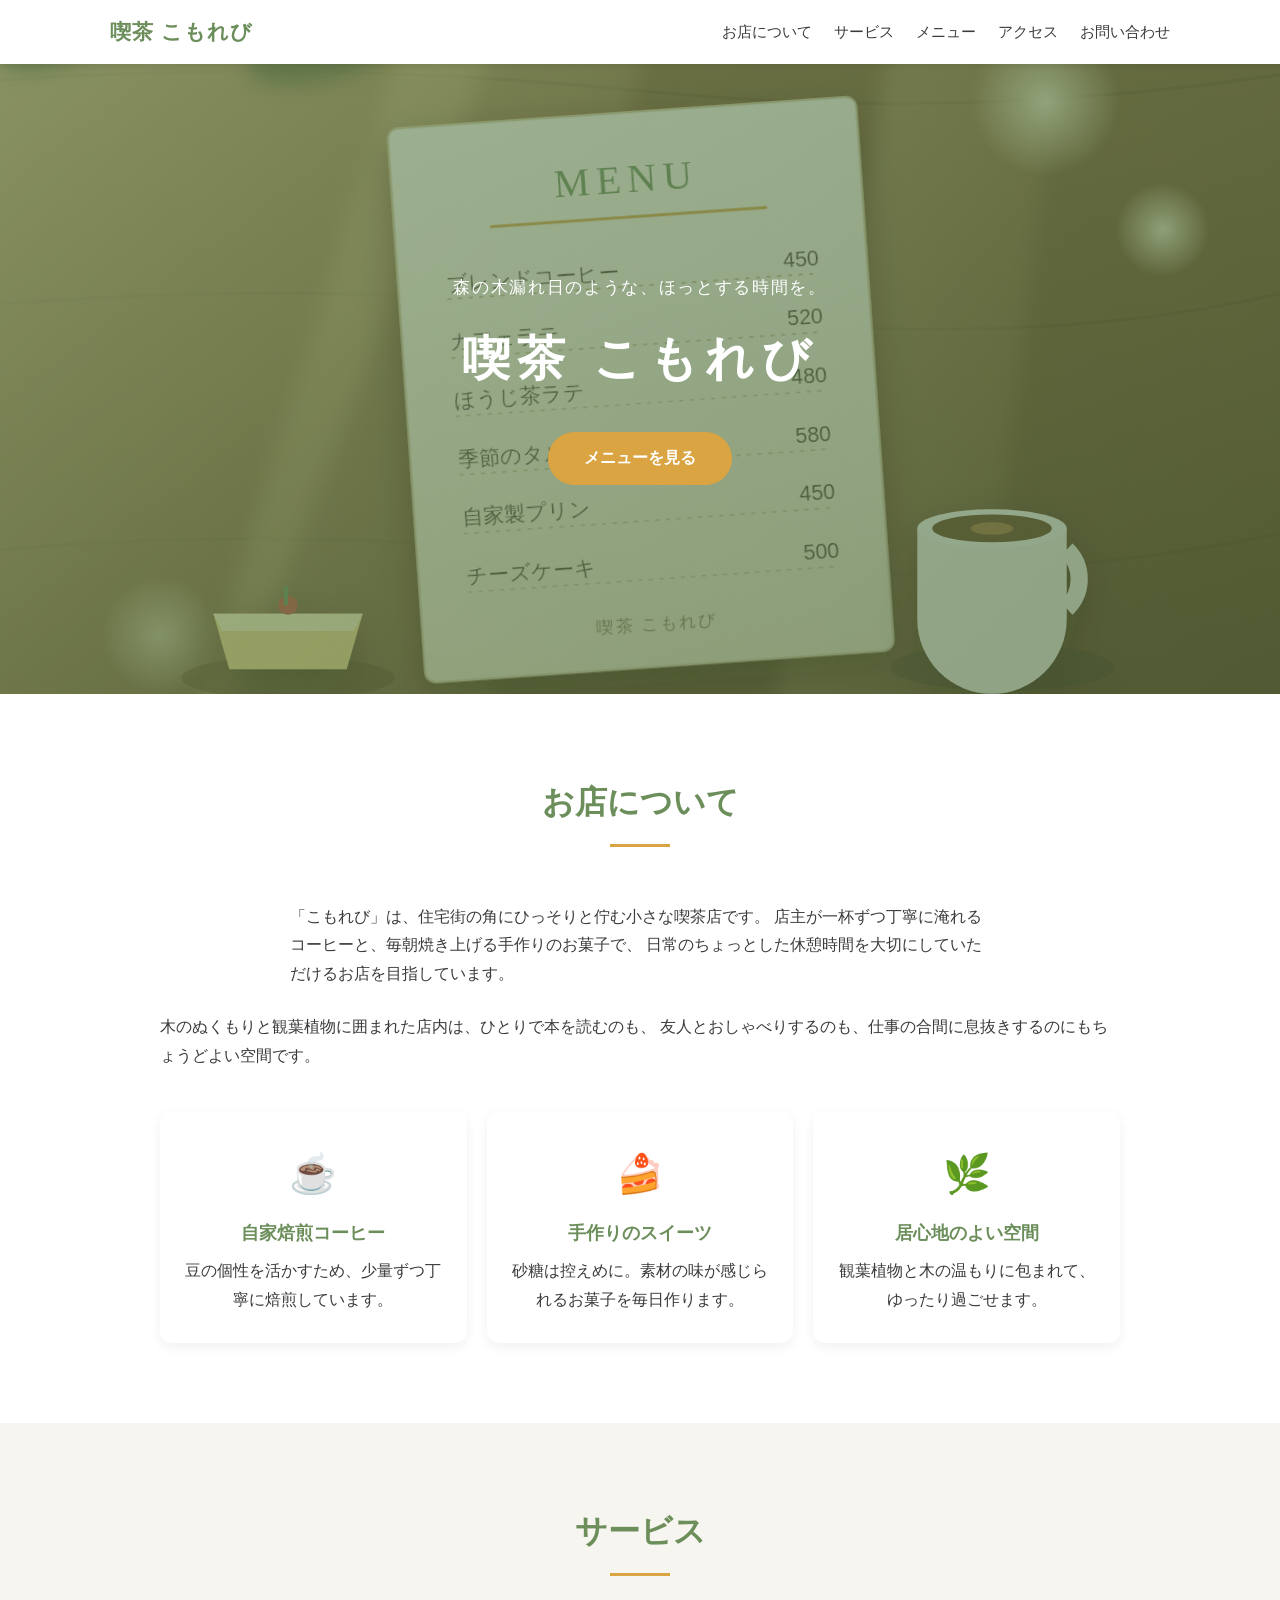
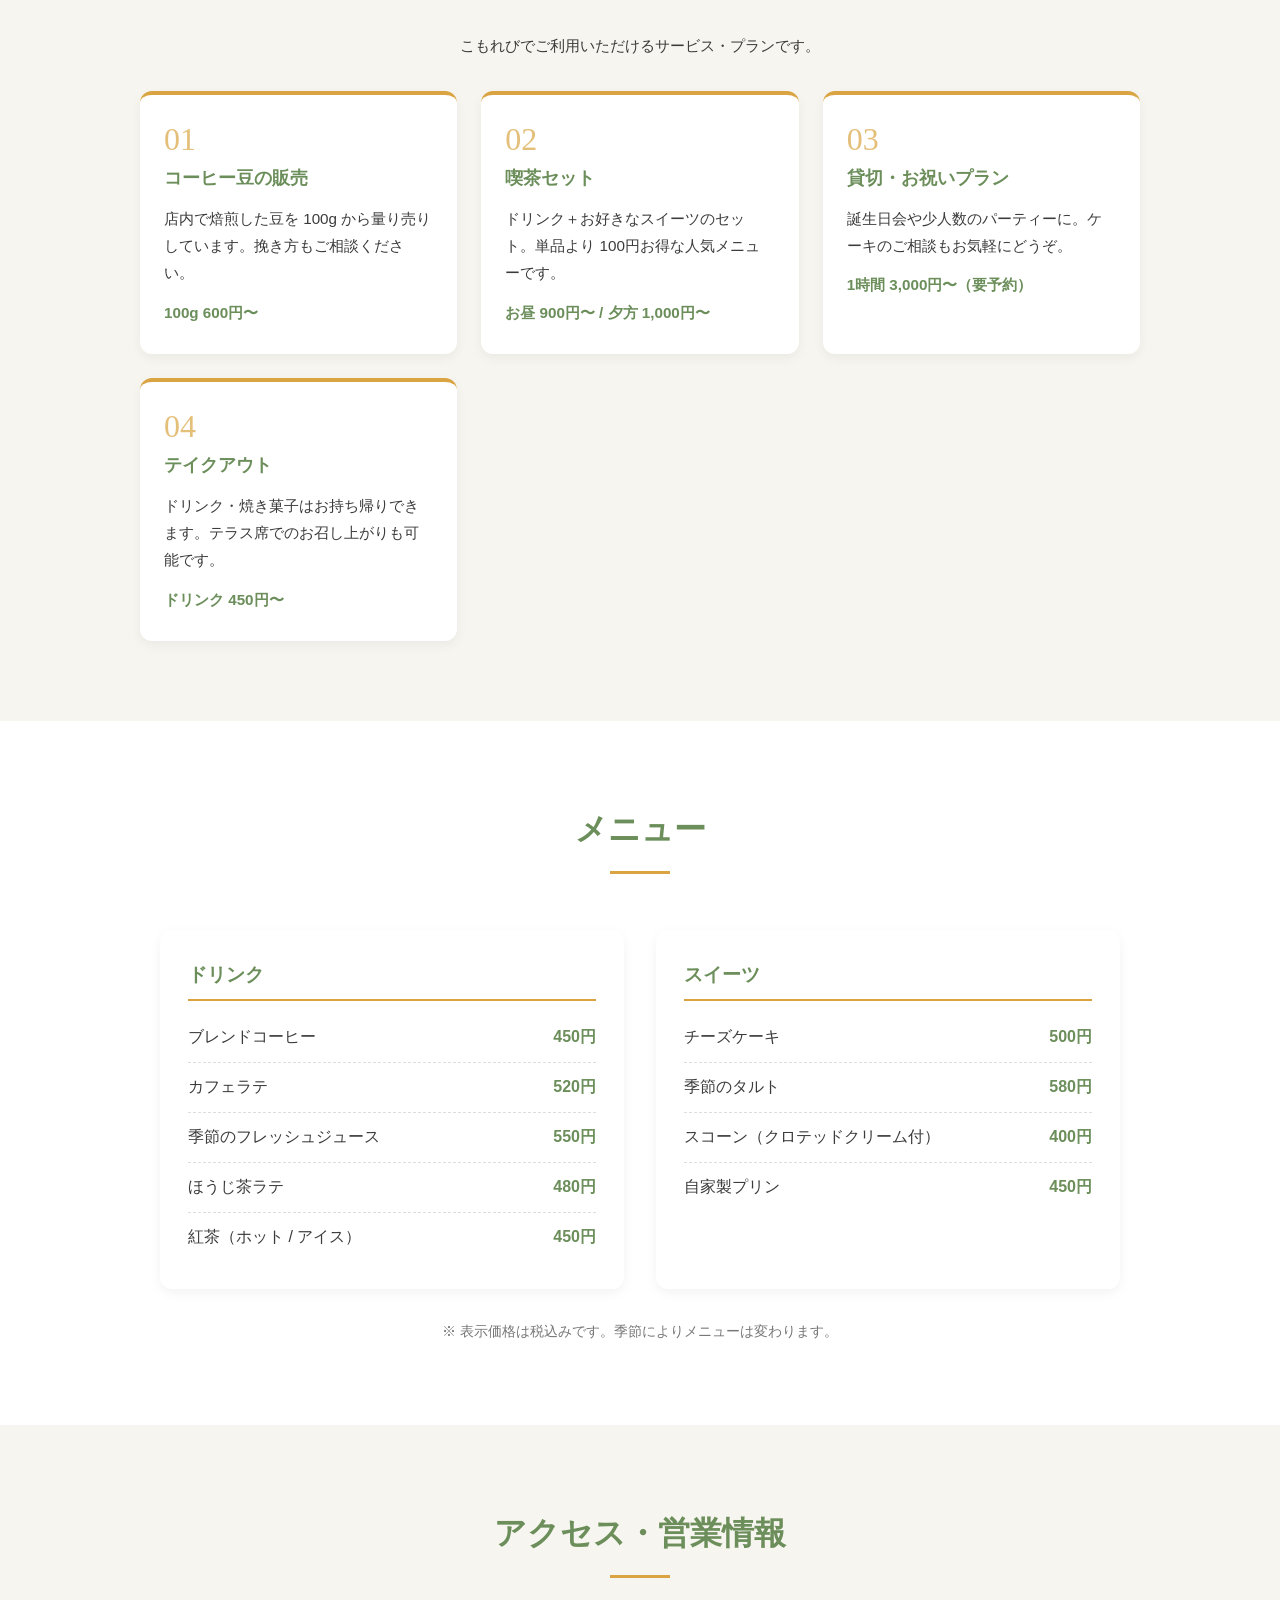
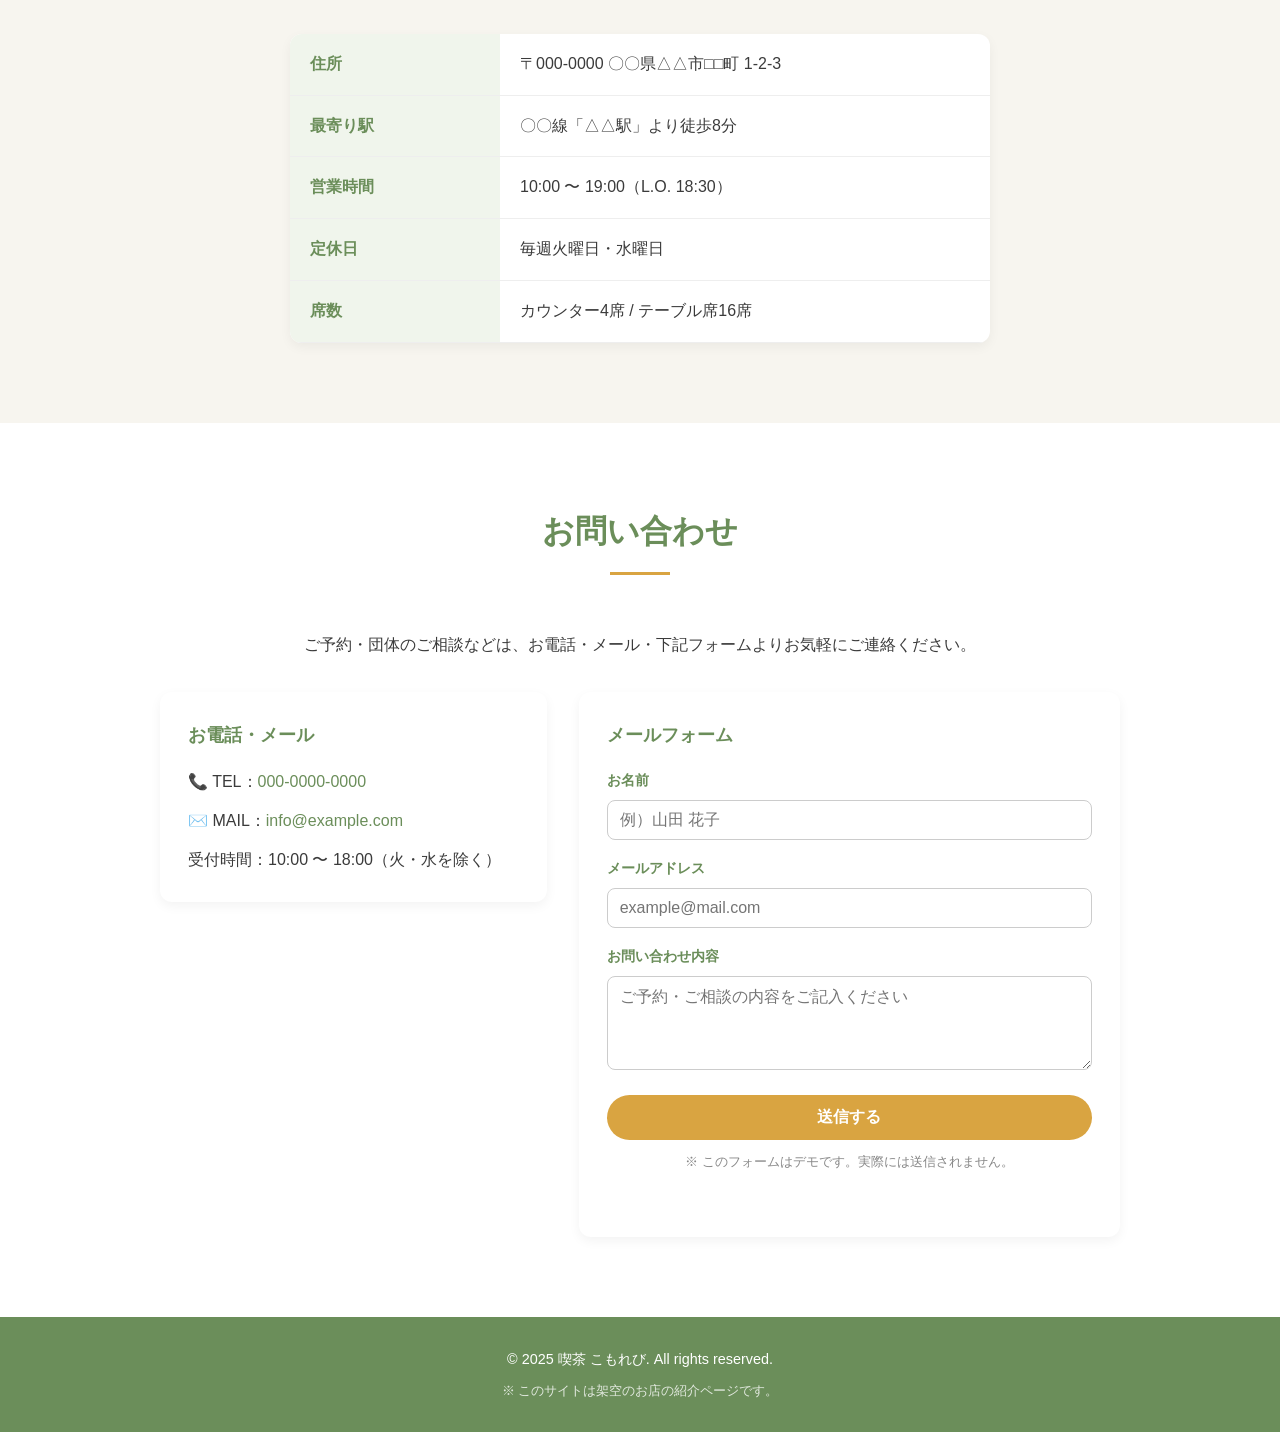
==== index.html @ 3b795441 "Add files via upload" ====
<!DOCTYPE html>
<html lang="ja">
<head>
  <meta charset="UTF-8">
  <meta name="viewport" content="width=device-width, initial-scale=1.0">
  <meta name="description" content="喫茶 こもれびは、森の木漏れ日のような温かい時間を過ごせる町の小さな喫茶店です。">
  <title>喫茶 こもれび | 町の小さなカフェ</title>
  <link rel="stylesheet" href="css/style.css">
</head>
<body>

  <!-- ===== ヘッダー ===== -->
  <header class="header">
    <div class="header-inner">
      <div class="logo">喫茶 こもれび</div>

      <!-- ★ ハンバーガーボタン（スマホのみ表示） -->
      <button class="hamburger" id="js-hamburger" aria-label="メニューを開く" aria-expanded="false" aria-controls="js-nav">
        <span></span>
        <span></span>
        <span></span>
      </button>

      <!-- ★ ナビゲーション（JSで開閉） -->
      <nav class="nav" id="js-nav">
        <ul>
          <li><a href="#about">お店について</a></li>
          <li><a href="#service">サービス</a></li>
          <li><a href="#menu">メニュー</a></li>
          <li><a href="#access">アクセス</a></li>
          <li><a href="#contact">お問い合わせ</a></li>
        </ul>
      </nav>
    </div>
  </header>

  <!-- ===== ヒーロー ===== -->
  <section class="hero">
    <img src="images/menu-photo.svg" alt="" class="hero-photo">
    <div class="hero-text">
      <p class="catchcopy">森の木漏れ日のような、ほっとする時間を。</p>
      <h1>喫茶 こもれび</h1>
      <a href="#menu" class="btn">メニューを見る</a>
    </div>
  </section>

  <!-- ===== お店の紹介 ===== -->
  <section id="about" class="section">
    <h2>お店について</h2>
    <div class="about-wrap">
      <div class="about-text">
        <p class="lead">
          「こもれび」は、住宅街の角にひっそりと佇む小さな喫茶店です。
          店主が一杯ずつ丁寧に淹れるコーヒーと、毎朝焼き上げる手作りのお菓子で、
          日常のちょっとした休憩時間を大切にしていただけるお店を目指しています。
        </p>
        <p>
          木のぬくもりと観葉植物に囲まれた店内は、ひとりで本を読むのも、
          友人とおしゃべりするのも、仕事の合間に息抜きするのにもちょうどよい空間です。
        </p>
      </div>
      <div class="features">
        <div class="card">
          <div class="icon">☕</div>
          <h3>自家焙煎コーヒー</h3>
          <p>豆の個性を活かすため、少量ずつ丁寧に焙煎しています。</p>
        </div>
        <div class="card">
          <div class="icon">🍰</div>
          <h3>手作りのスイーツ</h3>
          <p>砂糖は控えめに。素材の味が感じられるお菓子を毎日作ります。</p>
        </div>
        <div class="card">
          <div class="icon">🌿</div>
          <h3>居心地のよい空間</h3>
          <p>観葉植物と木の温もりに包まれて、ゆったり過ごせます。</p>
        </div>
      </div>
    </div>
  </section>

  <!-- ===== サービス ===== -->
  <section id="service" class="section bg-light">
    <h2>サービス</h2>
    <p class="center lead-sm">こもれびでご利用いただけるサービス・プランです。</p>
    <div class="service-list">

      <div class="service-item">
        <div class="service-num">01</div>
        <h3>コーヒー豆の販売</h3>
        <p>店内で焙煎した豆を 100g から量り売りしています。挽き方もご相談ください。</p>
        <p class="service-price">100g 600円〜</p>
      </div>

      <div class="service-item">
        <div class="service-num">02</div>
        <h3>喫茶セット</h3>
        <p>ドリンク＋お好きなスイーツのセット。単品より 100円お得な人気メニューです。</p>
        <p class="service-price">お昼 900円〜 / 夕方 1,000円〜</p>
      </div>

      <div class="service-item">
        <div class="service-num">03</div>
        <h3>貸切・お祝いプラン</h3>
        <p>誕生日会や少人数のパーティーに。ケーキのご相談もお気軽にどうぞ。</p>
        <p class="service-price">1時間 3,000円〜（要予約）</p>
      </div>

      <div class="service-item">
        <div class="service-num">04</div>
        <h3>テイクアウト</h3>
        <p>ドリンク・焼き菓子はお持ち帰りできます。テラス席でのお召し上がりも可能です。</p>
        <p class="service-price">ドリンク 450円〜</p>
      </div>

    </div>
  </section>

  <!-- ===== メニュー ===== -->
  <section id="menu" class="section">
    <h2>メニュー</h2>
    <div class="menu-grid">

      <div class="menu-category">
        <h3>ドリンク</h3>
        <ul>
          <li><span>ブレンドコーヒー</span><span class="price">450円</span></li>
          <li><span>カフェラテ</span><span class="price">520円</span></li>
          <li><span>季節のフレッシュジュース</span><span class="price">550円</span></li>
          <li><span>ほうじ茶ラテ</span><span class="price">480円</span></li>
          <li><span>紅茶（ホット / アイス）</span><span class="price">450円</span></li>
        </ul>
      </div>

      <div class="menu-category">
        <h3>スイーツ</h3>
        <ul>
          <li><span>チーズケーキ</span><span class="price">500円</span></li>
          <li><span>季節のタルト</span><span class="price">580円</span></li>
          <li><span>スコーン（クロテッドクリーム付）</span><span class="price">400円</span></li>
          <li><span>自家製プリン</span><span class="price">450円</span></li>
        </ul>
      </div>

    </div>
    <p class="note">※ 表示価格は税込みです。季節によりメニューは変わります。</p>
  </section>

  <!-- ===== アクセス ===== -->
  <section id="access" class="section bg-light">
    <h2>アクセス・営業情報</h2>
    <table class="info-table">
      <tr><th>住所</th><td>〒000-0000 〇〇県△△市□□町 1-2-3</td></tr>
      <tr><th>最寄り駅</th><td>〇〇線「△△駅」より徒歩8分</td></tr>
      <tr><th>営業時間</th><td>10:00 〜 19:00（L.O. 18:30）</td></tr>
      <tr><th>定休日</th><td>毎週火曜日・水曜日</td></tr>
      <tr><th>席数</th><td>カウンター4席 / テーブル席16席</td></tr>
    </table>
  </section>

  <!-- ===== お問い合わせ ===== -->
  <section id="contact" class="section">
    <h2>お問い合わせ</h2>
    <p class="center">ご予約・団体のご相談などは、お電話・メール・下記フォームよりお気軽にご連絡ください。</p>

    <div class="contact-wrap">
      <!-- 連絡先情報 -->
      <div class="contact-info">
        <h3>お電話・メール</h3>
        <p>📞 TEL：<a href="tel:000-0000-0000">000-0000-0000</a></p>
        <p>✉️ MAIL：<a href="mailto:info@example.com">info@example.com</a></p>
        <p>受付時間：10:00 〜 18:00（火・水を除く）</p>
      </div>

      <!-- 簡易お問い合わせフォーム（送信はデモ） -->
      <form class="contact-form" id="js-contact-form">
        <h3>メールフォーム</h3>
        <label>
          お名前
          <input type="text" name="name" placeholder="例）山田 花子" required>
        </label>
        <label>
          メールアドレス
          <input type="email" name="email" placeholder="example@mail.com" required>
        </label>
        <label>
          お問い合わせ内容
          <textarea name="message" rows="4" placeholder="ご予約・ご相談の内容をご記入ください" required></textarea>
        </label>
        <button type="submit" class="btn btn-block">送信する</button>
        <p class="form-note">※ このフォームはデモです。実際には送信されません。</p>
        <p class="form-msg" id="js-form-msg" role="status"></p>
      </form>
    </div>
  </section>

  <!-- ===== フッター ===== -->
  <footer class="footer">
    <p>&copy; 2025 喫茶 こもれび. All rights reserved.</p>
    <p class="small">※ このサイトは架空のお店の紹介ページです。</p>
  </footer>

  <script src="js/script.js"></script>
</body>
</html>
---- css/style.css ----
/* ===== 基本設定 ===== */
:root {
  --main-color: #6b8e5a;
  --accent-color: #d9a441;
  --text-color: #3b3b3b;
  --bg-light: #f7f5ef;
  --header-h: 64px;
}

* { margin: 0; padding: 0; box-sizing: border-box; }

html { scroll-behavior: smooth; }

body {
  font-family: "Hiragino Sans", "Yu Gothic", "Meiryo", sans-serif;
  color: var(--text-color);
  line-height: 1.8;
  background: #fff;
}

a { color: var(--main-color); text-decoration: none; }
a:hover { text-decoration: underline; }

/* ===== ヘッダー ===== */
.header {
  position: sticky;
  top: 0;
  z-index: 1000;
  background: rgba(255, 255, 255, 0.97);
  box-shadow: 0 2px 6px rgba(0, 0, 0, 0.08);
  backdrop-filter: blur(6px);
}

.header-inner {
  max-width: 1100px;
  margin: 0 auto;
  padding: 0 20px;
  height: var(--header-h);
  display: flex;
  justify-content: space-between;
  align-items: center;
}

.logo {
  font-size: 1.3rem;
  font-weight: bold;
  color: var(--main-color);
  letter-spacing: 0.05em;
}

/* ---- ナビ ---- */
.nav ul {
  list-style: none;
  display: flex;
  gap: 22px;
}

.nav a {
  color: var(--text-color);
  font-size: 0.95rem;
  position: relative;
  padding: 4px 0;
  transition: color 0.2s;
}

.nav a:hover {
  color: var(--main-color);
  text-decoration: none;
}

.nav a::after {
  content: "";
  position: absolute;
  left: 0; bottom: 0;
  width: 0;
  height: 2px;
  background: var(--accent-color);
  transition: width 0.25s;
}

.nav a:hover::after { width: 100%; }

/* ---- ハンバーガー ---- */
.hamburger {
  display: none;
  width: 44px;
  height: 44px;
  background: transparent;
  border: none;
  cursor: pointer;
  padding: 10px;
  position: relative;
}

.hamburger span {
  display: block;
  width: 100%;
  height: 2px;
  background: var(--main-color);
  position: absolute;
  left: 0;
  transition: transform 0.3s, opacity 0.3s, top 0.3s;
}

.hamburger span:nth-child(1) { top: 14px; }
.hamburger span:nth-child(2) { top: 21px; }
.hamburger span:nth-child(3) { top: 28px; }

/* 開いている状態（×印に） */
.hamburger.is-active span:nth-child(1) { top: 21px; transform: rotate(45deg); }
.hamburger.is-active span:nth-child(2) { opacity: 0; }
.hamburger.is-active span:nth-child(3) { top: 21px; transform: rotate(-45deg); }

/* ===== ヒーロー ===== */
.hero {
  position: relative;
  overflow: hidden;
  min-height: 70vh;
  display: flex;
  align-items: center;
  justify-content: center;
  text-align: center;
  color: #fff;
  background: linear-gradient(rgba(60, 90, 50, 0.55), rgba(60, 90, 50, 0.55)),
              linear-gradient(135deg, #8fb67a, #4f7a48);
  padding: 60px 20px;
}

.hero-photo {
  position: absolute;
  inset: 0;
  width: 100%;
  height: 100%;
  object-fit: cover;
  opacity: 0.4;
  z-index: 1;
  pointer-events: none;
}

.hero-text {
  position: relative;
  z-index: 2;
}

.hero-text .catchcopy {
  font-size: 1.05rem;
  margin-bottom: 12px;
  letter-spacing: 0.1em;
}

.hero-text h1 {
  font-size: clamp(2rem, 6vw, 3rem);
  margin-bottom: 30px;
  letter-spacing: 0.15em;
}

/* ===== ボタン ===== */
.btn {
  display: inline-block;
  padding: 12px 36px;
  background: var(--accent-color);
  color: #fff;
  border: none;
  border-radius: 999px;
  font-weight: bold;
  font-size: 1rem;
  cursor: pointer;
  transition: background 0.3s, transform 0.2s;
}

.btn:hover {
  background: #c18d2e;
  text-decoration: none;
  transform: translateY(-2px);
}

.btn-block { width: 100%; }

/* ===== セクション ===== */
.section {
  padding: 80px 20px;
  max-width: 1000px;
  margin: 0 auto;
}

.section h2 {
  text-align: center;
  font-size: clamp(1.5rem, 4vw, 2rem);
  color: var(--main-color);
  margin-bottom: 40px;
  position: relative;
  padding-bottom: 16px;
}

.section h2::after {
  content: "";
  display: block;
  width: 60px;
  height: 3px;
  background: var(--accent-color);
  margin: 12px auto 0;
}

.bg-light {
  background: var(--bg-light);
  max-width: none;
}

.bg-light > * {
  max-width: 1000px;
  margin-left: auto;
  margin-right: auto;
}

.lead {
  max-width: 700px;
  margin: 0 auto 24px;
}

.lead-sm {
  font-size: 0.95rem;
  margin-bottom: 32px;
}

.center { text-align: center; }

/* ===== お店の紹介 ===== */
.about-wrap {
  display: grid;
  gap: 40px;
}

.about-text p + p { margin-top: 16px; }

.features {
  display: grid;
  grid-template-columns: repeat(auto-fit, minmax(240px, 1fr));
  gap: 20px;
}

.card {
  background: #fff;
  border-radius: 12px;
  padding: 28px 20px;
  text-align: center;
  box-shadow: 0 4px 12px rgba(0, 0, 0, 0.06);
  transition: transform 0.3s;
}

.card:hover { transform: translateY(-6px); }

.card .icon {
  font-size: 2.4rem;
  margin-bottom: 10px;
}

.card h3 {
  color: var(--main-color);
  margin-bottom: 8px;
  font-size: 1.1rem;
}

/* ===== サービス ===== */
.service-list {
  display: grid;
  grid-template-columns: repeat(auto-fit, minmax(240px, 1fr));
  gap: 24px;
}

.service-item {
  background: #fff;
  border-radius: 12px;
  padding: 28px 24px;
  box-shadow: 0 4px 12px rgba(0, 0, 0, 0.05);
  border-top: 4px solid var(--accent-color);
  position: relative;
  transition: transform 0.3s;
}

.service-item:hover { transform: translateY(-4px); }

.service-num {
  font-family: Georgia, serif;
  font-size: 2rem;
  color: var(--accent-color);
  opacity: 0.7;
  line-height: 1;
  margin-bottom: 8px;
}

.service-item h3 {
  color: var(--main-color);
  margin-bottom: 10px;
  font-size: 1.1rem;
}

.service-item p {
  font-size: 0.95rem;
}

.service-price {
  margin-top: 12px;
  font-weight: bold;
  color: var(--main-color);
  font-size: 1rem;
}

/* ===== メニュー ===== */
.menu-grid {
  display: grid;
  grid-template-columns: repeat(auto-fit, minmax(280px, 1fr));
  gap: 32px;
}

.menu-category {
  background: #fff;
  padding: 28px;
  border-radius: 12px;
  box-shadow: 0 4px 12px rgba(0, 0, 0, 0.05);
}

.menu-category h3 {
  color: var(--main-color);
  border-bottom: 2px solid var(--accent-color);
  padding-bottom: 8px;
  margin-bottom: 12px;
}

.menu-category ul { list-style: none; }

.menu-category li {
  display: flex;
  justify-content: space-between;
  padding: 10px 0;
  border-bottom: 1px dashed #ddd;
}

.menu-category li:last-child { border-bottom: none; }

.price {
  font-weight: bold;
  color: var(--main-color);
  white-space: nowrap;
  margin-left: 12px;
}

.note {
  text-align: center;
  font-size: 0.9rem;
  color: #777;
  margin-top: 30px;
}

/* ===== アクセス表 ===== */
.info-table {
  width: 100%;
  max-width: 700px;
  margin: 0 auto;
  border-collapse: collapse;
  background: #fff;
  box-shadow: 0 4px 12px rgba(0, 0, 0, 0.05);
  border-radius: 12px;
  overflow: hidden;
}

.info-table th,
.info-table td {
  padding: 16px 20px;
  border-bottom: 1px solid #eee;
  text-align: left;
  vertical-align: top;
}

.info-table th {
  width: 30%;
  background: #f0f5ec;
  color: var(--main-color);
  white-space: nowrap;
}

/* ===== お問い合わせ ===== */
.contact-wrap {
  display: grid;
  grid-template-columns: 1fr;
  gap: 32px;
  margin-top: 32px;
}

.contact-info,
.contact-form {
  background: #fff;
  padding: 28px;
  border-radius: 12px;
  box-shadow: 0 4px 12px rgba(0, 0, 0, 0.05);
}

.contact-info h3,
.contact-form h3 {
  color: var(--main-color);
  margin-bottom: 16px;
  font-size: 1.1rem;
}

.contact-info p + p { margin-top: 10px; }

/* フォーム */
.contact-form label {
  display: block;
  margin-bottom: 16px;
  font-size: 0.9rem;
  font-weight: bold;
  color: var(--main-color);
}

.contact-form input,
.contact-form textarea {
  width: 100%;
  margin-top: 6px;
  padding: 10px 12px;
  border: 1px solid #ccc;
  border-radius: 8px;
  font-size: 1rem;
  font-family: inherit;
  transition: border-color 0.2s, box-shadow 0.2s;
}

.contact-form input:focus,
.contact-form textarea:focus {
  outline: none;
  border-color: var(--main-color);
  box-shadow: 0 0 0 3px rgba(107, 142, 90, 0.15);
}

.form-note {
  font-size: 0.8rem;
  color: #888;
  margin-top: 10px;
  text-align: center;
}

.form-msg {
  margin-top: 12px;
  text-align: center;
  color: var(--main-color);
  font-weight: bold;
  min-height: 1.5em;
}

/* ===== フッター ===== */
.footer {
  background: var(--main-color);
  color: #fff;
  text-align: center;
  padding: 30px 20px;
  font-size: 0.9rem;
}

.footer .small {
  font-size: 0.8rem;
  opacity: 0.8;
  margin-top: 6px;
}

/* ===== スマホ対応 & レスポンシブ ===== */
@media (max-width: 768px) {
  /* ハンバーガー表示 */
  .hamburger { display: block; }

  /* ナビをドロワー化 */
  .nav {
    position: fixed;
    top: var(--header-h);
    left: 0;
    width: 100%;
    background: rgba(255, 255, 255, 0.99);
    box-shadow: 0 6px 12px rgba(0, 0, 0, 0.1);
    transform: translateY(-120%);
    opacity: 0;
    visibility: hidden;
    transition: transform 0.35s ease, opacity 0.35s ease, visibility 0.35s;
    max-height: calc(100vh - var(--header-h));
    overflow-y: auto;
  }

  .nav.is-open {
    transform: translateY(0);
    opacity: 1;
    visibility: visible;
  }

  .nav ul {
    flex-direction: column;
    gap: 0;
    padding: 8px 0;
  }

  .nav li {
    border-bottom: 1px solid #eee;
  }

  .nav a {
    display: block;
    padding: 16px 24px;
    font-size: 1rem;
  }

  .nav a::after { display: none; }

  /* セクション余白調整 */
  .section { padding: 60px 16px; }

  .hero { min-height: 60vh; }

  /* アクセス表を縦並び */
  .info-table th,
  .info-table td {
    display: block;
    width: 100%;
  }
  .info-table th { padding-bottom: 4px; }
  .info-table td { padding-top: 4px; }
}

/* タブレット以上でお問い合わせを2カラム */
@media (min-width: 900px) {
  .contact-wrap {
    grid-template-columns: 1fr 1.4fr;
    align-items: start;
  }
}
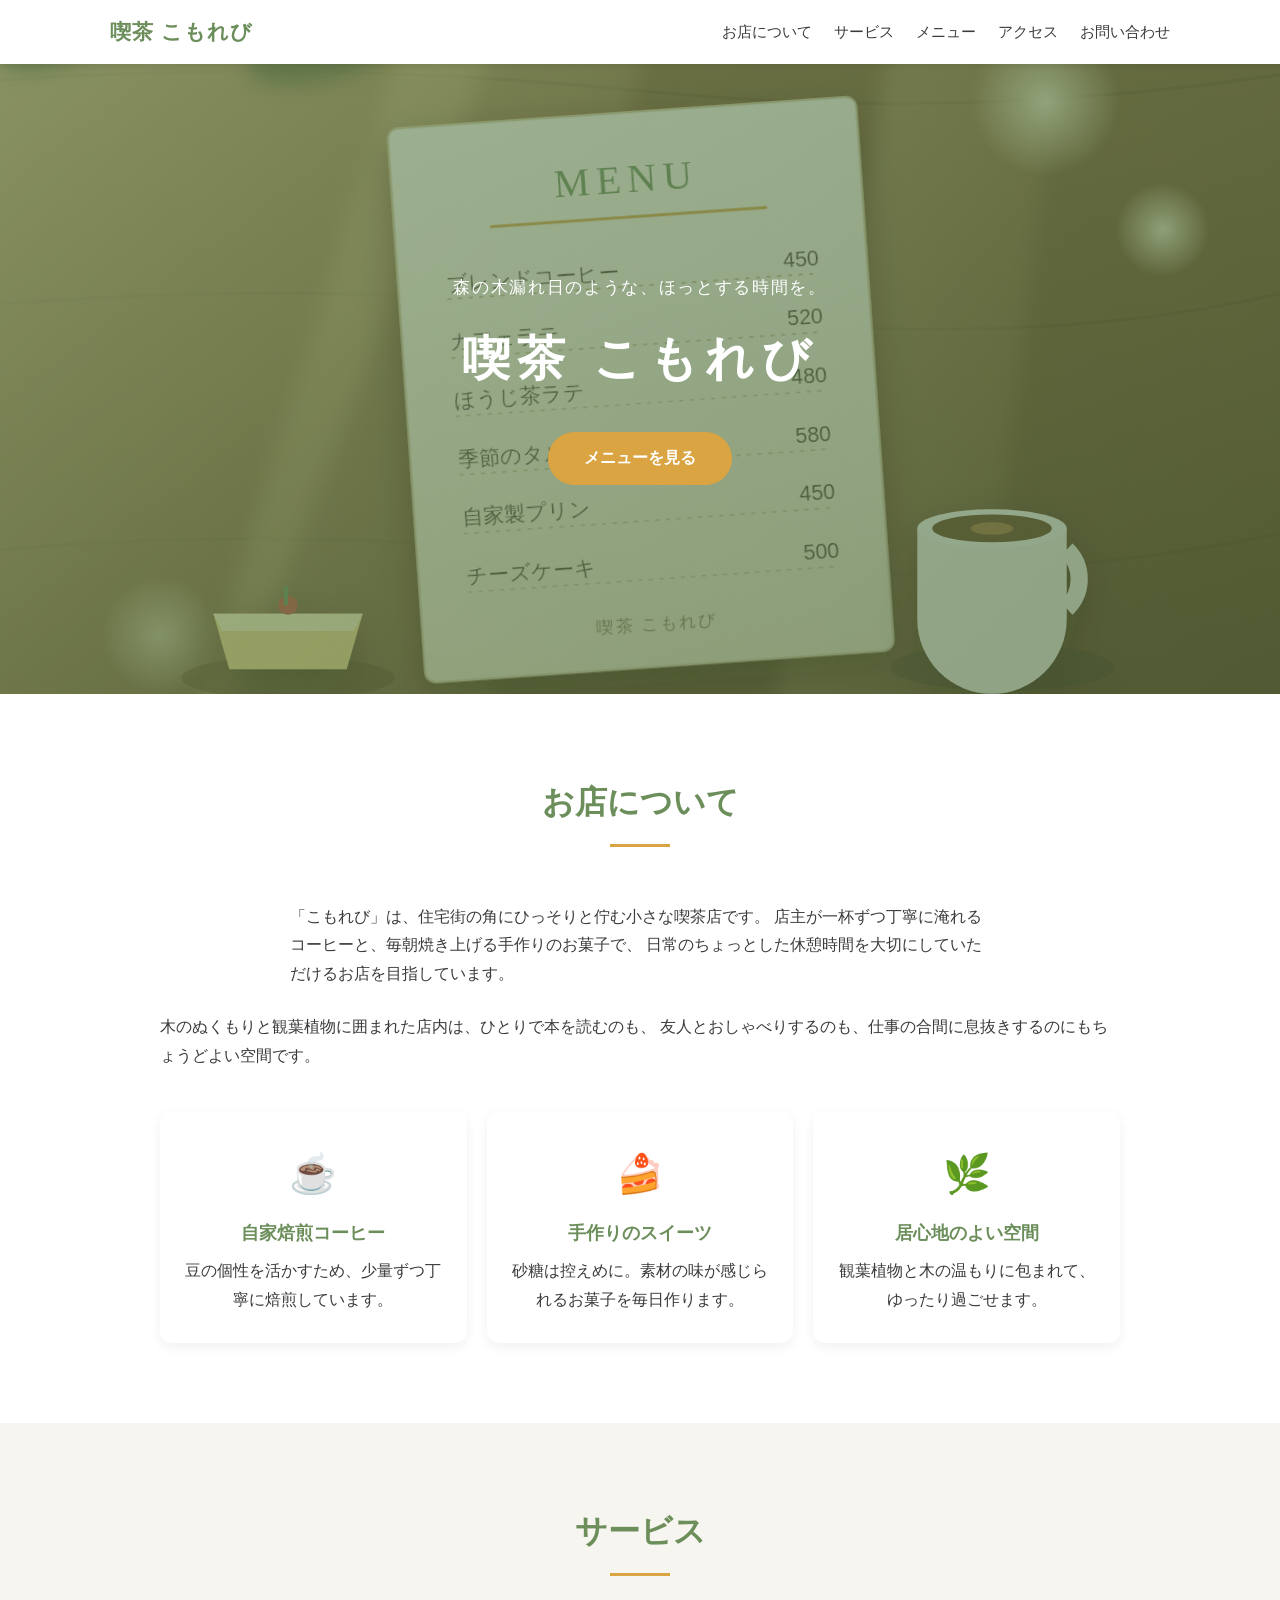
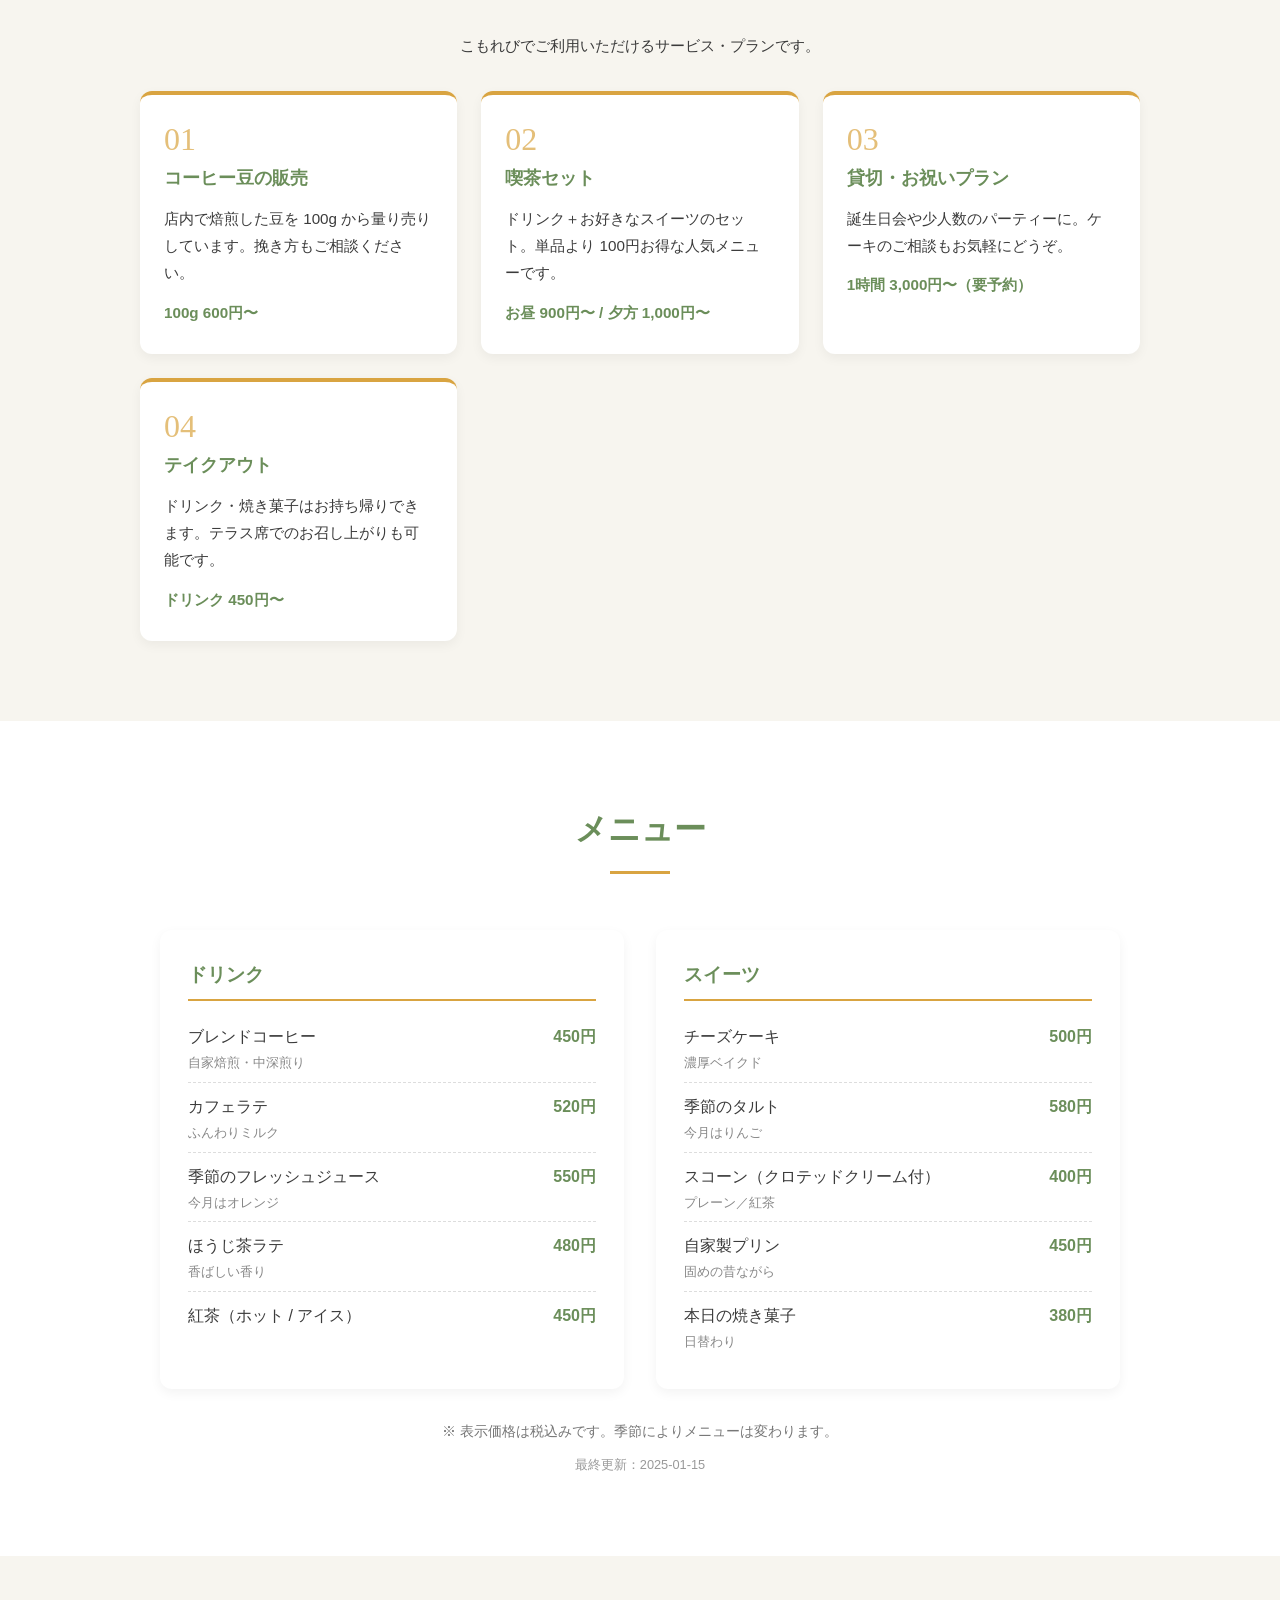
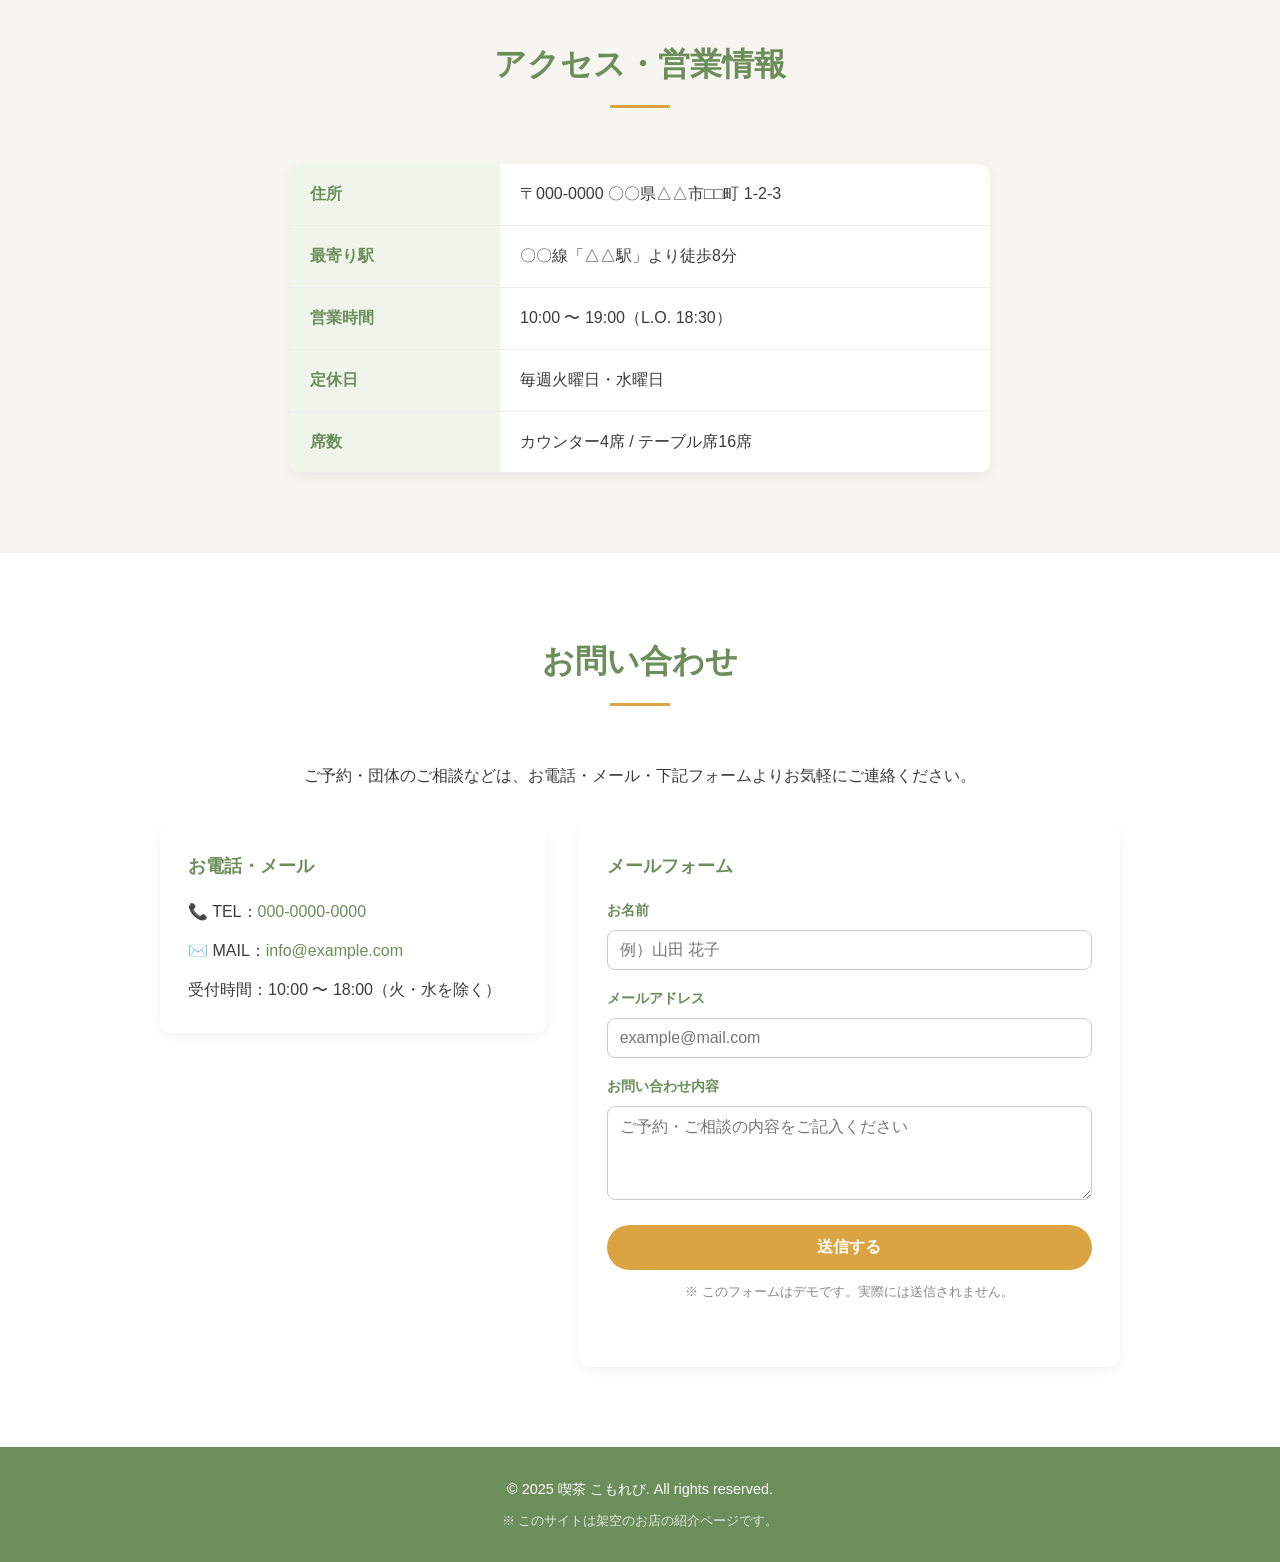
==== commit eeaf4a1e: "Add files via upload" ====
--- a/index.html
+++ b/index.html
@@ -116,34 +116,18 @@
     </div>
   </section>
 
-  <!-- ===== メニュー ===== -->
+  <!-- ===== メニュー（menu.json から描画） ===== -->
   <section id="menu" class="section">
     <h2>メニュー</h2>
-    <div class="menu-grid">
 
-      <div class="menu-category">
-        <h3>ドリンク</h3>
-        <ul>
-          <li><span>ブレンドコーヒー</span><span class="price">450円</span></li>
-          <li><span>カフェラテ</span><span class="price">520円</span></li>
-          <li><span>季節のフレッシュジュース</span><span class="price">550円</span></li>
-          <li><span>ほうじ茶ラテ</span><span class="price">480円</span></li>
-          <li><span>紅茶（ホット / アイス）</span><span class="price">450円</span></li>
-        </ul>
-      </div>
+    <!-- 読み込み中／エラー表示用 -->
+    <p class="menu-status" id="menu-status" aria-live="polite">読み込み中…</p>
 
-      <div class="menu-category">
-        <h3>スイーツ</h3>
-        <ul>
-          <li><span>チーズケーキ</span><span class="price">500円</span></li>
-          <li><span>季節のタルト</span><span class="price">580円</span></li>
-          <li><span>スコーン（クロテッドクリーム付）</span><span class="price">400円</span></li>
-          <li><span>自家製プリン</span><span class="price">450円</span></li>
-        </ul>
-      </div>
+    <!-- JS がカテゴリをここに挿入 -->
+    <div class="menu-grid" id="menu-grid"></div>
 
-    </div>
-    <p class="note">※ 表示価格は税込みです。季節によりメニューは変わります。</p>
+    <p class="note" id="menu-note"></p>
+    <p class="menu-updated" id="menu-updated"></p>
   </section>
 
   <!-- ===== アクセス ===== -->
--- a/css/style.css
+++ b/css/style.css
@@ -336,6 +336,36 @@
 }
 
 .menu-category li:last-child { border-bottom: none; }
+
+/* ===== メニュー（JSON描画） ===== */
+.menu-status {
+  text-align: center;
+  color: #888;
+  margin-bottom: 20px;
+  font-size: 0.95rem;
+}
+
+.menu-status.is-error {
+  color: #b54747;
+  font-weight: bold;
+}
+
+.menu-updated {
+  text-align: center;
+  font-size: 0.8rem;
+  color: #999;
+  margin-top: 8px;
+}
+
+/* 各項目の説明文 */
+.item-name { display: flex; flex-direction: column; }
+
+.item-desc {
+  font-size: 0.8rem;
+  color: #888;
+  margin-top: 2px;
+  line-height: 1.4;
+}
 
 .price {
   font-weight: bold;
